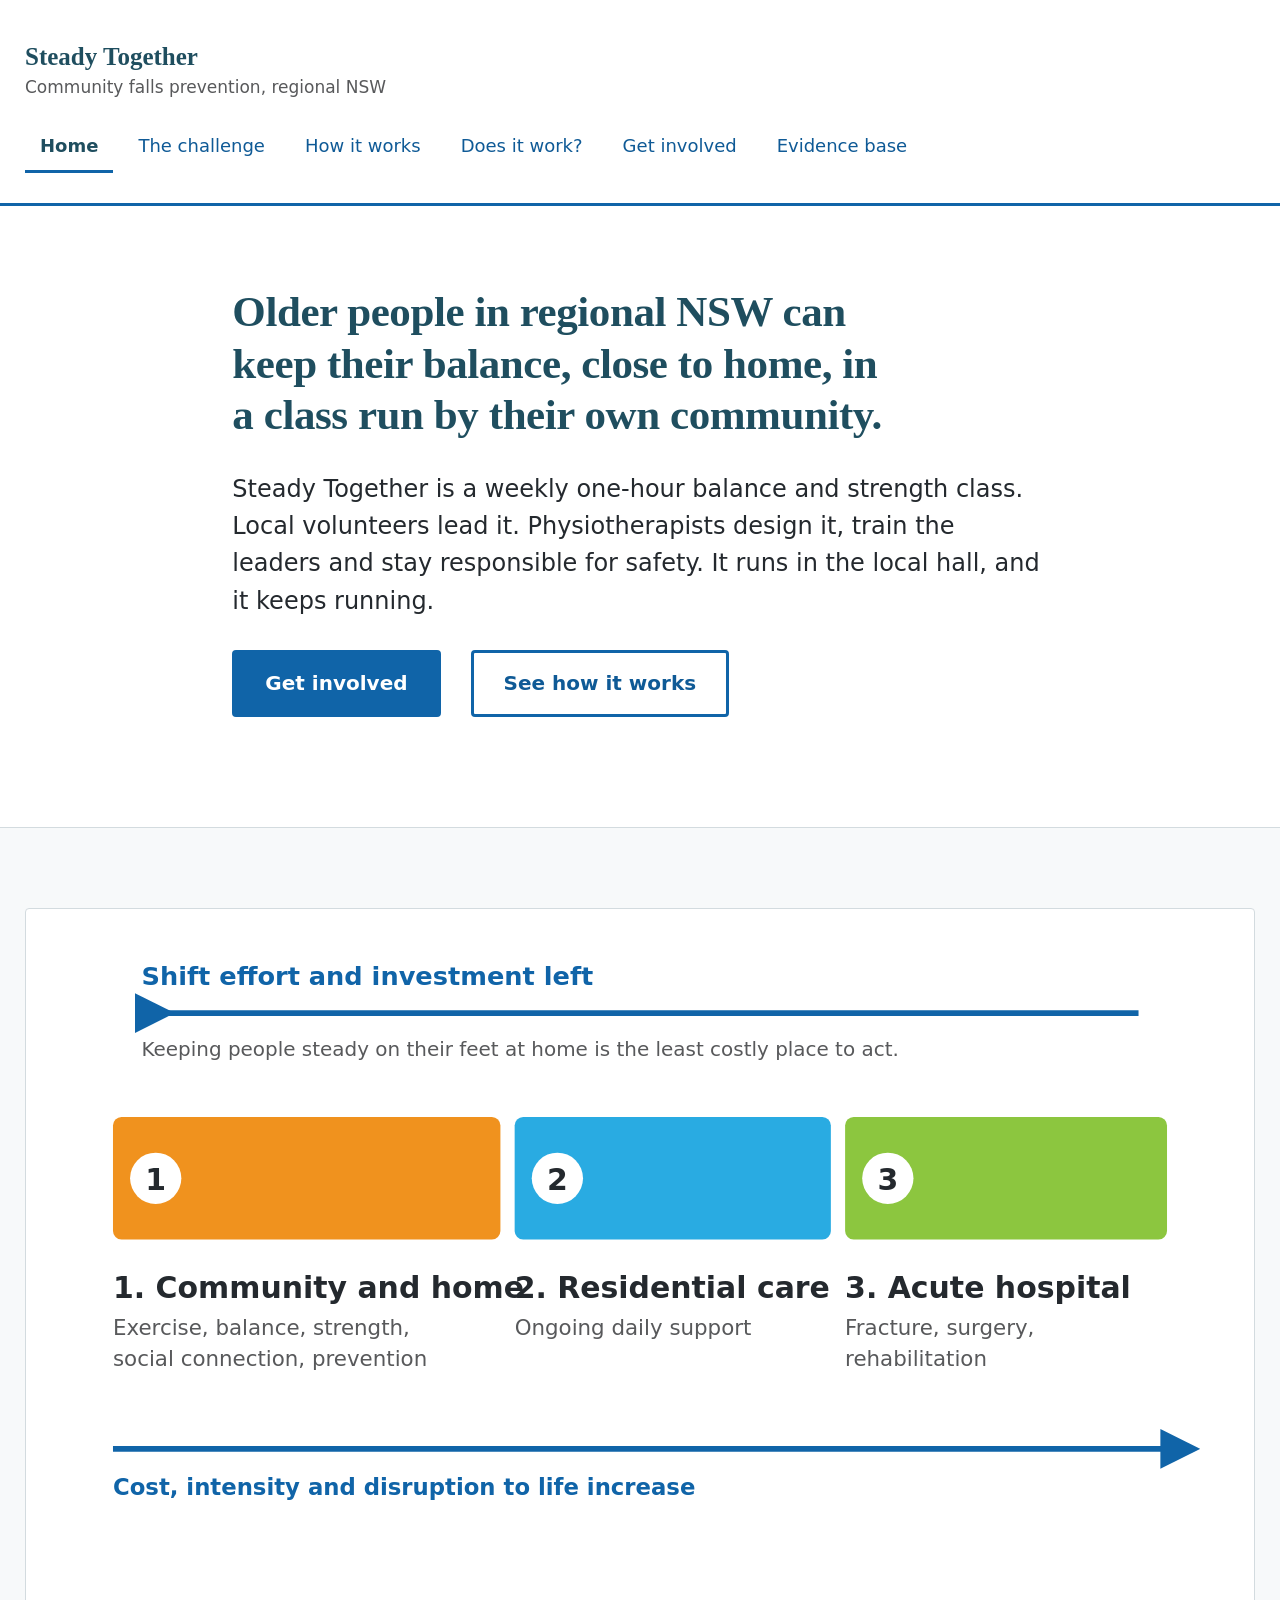
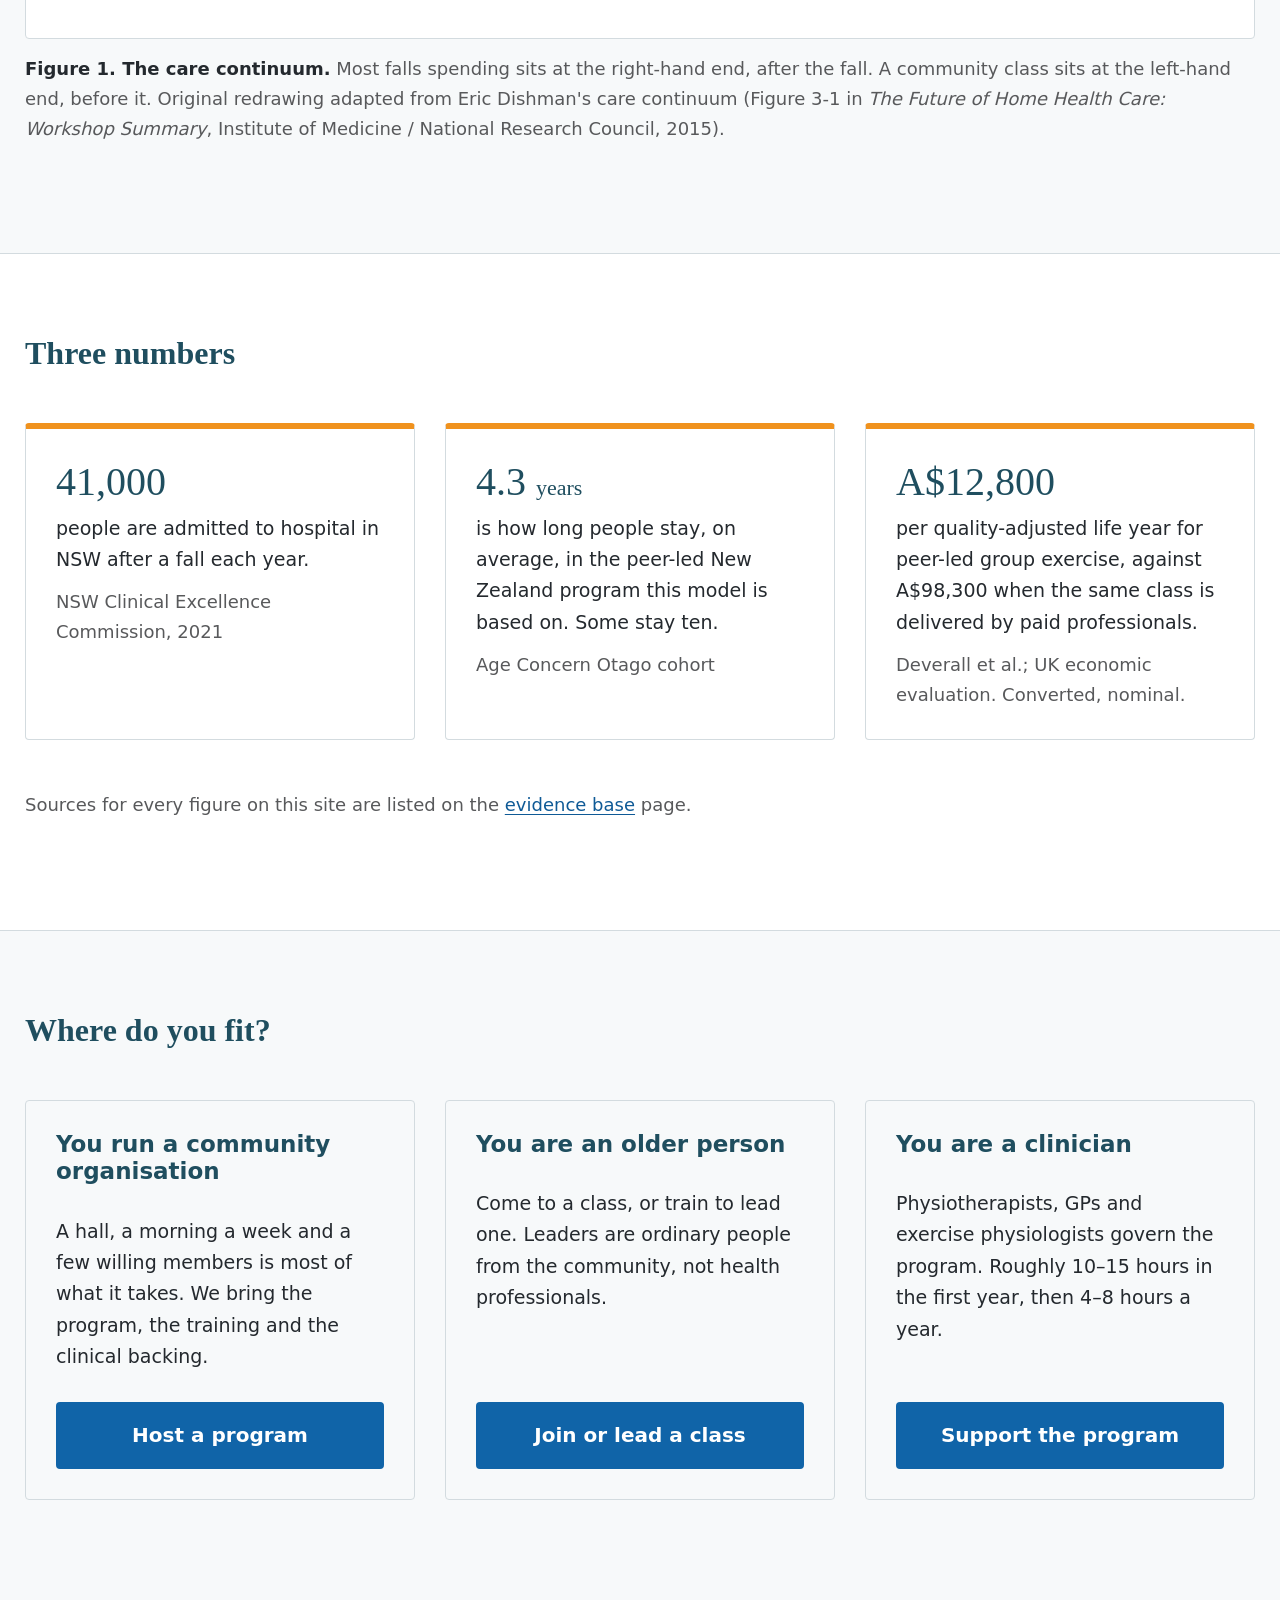
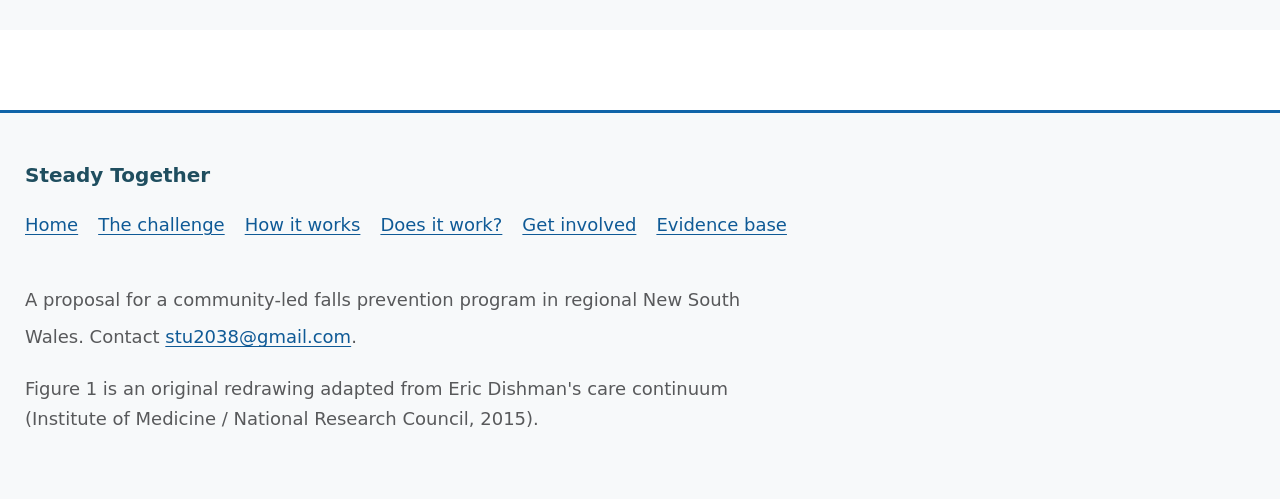
==== index.html @ bac0d20b "Add community falls prevention website Six-page static site supporting the grant application: landin" ====
<!DOCTYPE html>
<html lang="en-AU">
<head>
<meta charset="utf-8">
<meta name="viewport" content="width=device-width, initial-scale=1">
<title>Steady Together — community falls prevention in regional NSW</title>
<meta name="description" content="A weekly, volunteer-led balance and strength class for older people in regional NSW, designed with physiotherapists and run by the community.">
<meta property="og:type" content="website">
<meta property="og:title" content="Steady Together — community falls prevention in regional NSW">
<meta property="og:description" content="A weekly, volunteer-led balance and strength class for older people in regional NSW, designed with physiotherapists and run by the community.">
<meta property="og:image" content="figure1-shift-left-continuum.svg">
<meta property="og:image:alt" content="The care continuum, from community and home through residential care to acute hospital, with an arrow showing effort shifting left.">
<link rel="stylesheet" href="styles.css">
</head>
<body>

<a class="skip-link" href="#main">Skip to main content</a>

<header class="site-header">
  <div class="site-header__inner">
    <a class="site-title" href="index.html">Steady Together
      <span class="site-title__sub">Community falls prevention, regional NSW</span></a>
    <nav class="site-nav" aria-label="Main">
      <ul>
        <li><a href="index.html" aria-current="page">Home</a></li>
        <li><a href="problem.html">The challenge</a></li>
        <li><a href="how-it-works.html">How it works</a></li>
        <li><a href="evidence.html">Does it work?</a></li>
        <li><a href="involved.html">Get involved</a></li>
        <li><a href="paper.html">Evidence base</a></li>
      </ul>
    </nav>
  </div>
</header>

<main id="main">

  <section class="band">
    <div class="wrap">
      <h1>Older people in regional NSW can keep their balance, close to home, in a class run by their own community.</h1>
      <p class="lede">Steady Together is a weekly one-hour balance and strength class. Local
        volunteers lead it. Physiotherapists design it, train the leaders and stay
        responsible for safety. It runs in the local hall, and it keeps running.</p>
      <div class="btn-row">
        <a class="btn" href="involved.html">Get involved</a>
        <a class="btn btn--secondary" href="how-it-works.html">See how it works</a>
      </div>
    </div>
  </section>

  <section class="band band--tint">
    <div class="wrap wrap--wide">
      <figure>
        <div class="figure-frame" tabindex="0" role="group" aria-label="Figure 1, the care continuum">
          <svg xmlns="http://www.w3.org/2000/svg" viewBox="0 0 820 470" role="img"
               class="dia" aria-labelledby="fig1-title fig1-desc"
               font-family="system-ui, sans-serif">
            <title id="fig1-title">The care continuum, and the case for shifting left</title>
            <desc id="fig1-desc">A horizontal continuum in three bands. On the left,
              community and home: prevention, exercise and social connection. In the
              middle, residential aged care: ongoing daily support. On the right, acute
              hospital care: fracture, surgery and rehabilitation. Cost and intensity of
              care rise from left to right. An arrow above the bands points leftward,
              showing that effort and investment moved earlier in the continuum keep
              people out of the more intensive settings on the right.</desc>

            <defs>
              <marker id="fig1-arrow-left" viewBox="0 0 12 12" refX="10" refY="6"
                      markerWidth="7" markerHeight="7" orient="auto-start-reverse">
                <path class="head" d="M 12 0 L 0 6 L 12 12 z" fill="#1064A8"/>
              </marker>
              <marker id="fig1-arrow-right" viewBox="0 0 12 12" refX="2" refY="6"
                      markerWidth="7" markerHeight="7" orient="auto">
                <path class="head" d="M 0 0 L 12 6 L 0 12 z" fill="#1064A8"/>
              </marker>
            </defs>

            <line class="stroke" x1="760" y1="52" x2="60" y2="52" stroke="#1064A8"
                  stroke-width="4" marker-end="url(#fig1-arrow-left)"/>
            <text class="t-lead" x="60" y="32" font-size="18" font-weight="700"
                  fill="#1064A8">Shift effort and investment left</text>
            <text class="t-note" x="60" y="82" font-size="14" fill="#58595B">Keeping people
              steady on their feet at home is the least costly place to act.</text>

            <rect class="band-1" x="40"  y="125" width="272" height="86" rx="6" fill="#F0921E"/>
            <rect class="band-2" x="322" y="125" width="222" height="86" rx="6" fill="#29ABE2"/>
            <rect class="band-3" x="554" y="125" width="226" height="86" rx="6" fill="#8CC63F"/>

            <circle class="disc" cx="70"  cy="168" r="18" fill="#FFFFFF"/>
            <circle class="disc" cx="352" cy="168" r="18" fill="#FFFFFF"/>
            <circle class="disc" cx="584" cy="168" r="18" fill="#FFFFFF"/>
            <g class="t-label" font-size="21" font-weight="700" fill="#24292E" text-anchor="middle">
              <text x="70"  y="176">1</text>
              <text x="352" y="176">2</text>
              <text x="584" y="176">3</text>
            </g>

            <g class="t-label" font-size="21" font-weight="700" fill="#24292E">
              <text x="40"  y="252">1. Community and home</text>
              <text x="322" y="252">2. Residential care</text>
              <text x="554" y="252">3. Acute hospital</text>
            </g>
            <g class="t-sub" font-size="15" fill="#58595B">
              <text x="40"  y="278">Exercise, balance, strength,</text>
              <text x="40"  y="300">social connection, prevention</text>
              <text x="322" y="278">Ongoing daily support</text>
              <text x="554" y="278">Fracture, surgery,</text>
              <text x="554" y="300">rehabilitation</text>
            </g>

            <line class="stroke" x1="40" y1="358" x2="780" y2="358" stroke="#1064A8"
                  stroke-width="4" marker-end="url(#fig1-arrow-right)"/>
            <text class="t-axis" x="40" y="390" font-size="16" font-weight="600"
                  fill="#1064A8">Cost, intensity and disruption to life increase</text>
          </svg>
        </div>
        <p class="scroll-hint">This diagram scrolls sideways on a small screen. The text below says the same thing.</p>
        <figcaption>
          <b>Figure 1. The care continuum.</b> Most falls spending sits at the right-hand
          end, after the fall. A community class sits at the left-hand end, before it.
          Original redrawing adapted from Eric Dishman's care continuum (Figure 3-1 in
          <cite>The Future of Home Health Care: Workshop Summary</cite>, Institute of
          Medicine / National Research Council, 2015).
        </figcaption>
      </figure>
    </div>
  </section>

  <section class="band">
    <div class="wrap wrap--wide">
      <h2>Three numbers</h2>
      <ul class="figures">
        <li>
          <span class="stat">41,000</span>
          <p>people are admitted to hospital in NSW after a fall each year.</p>
          <span class="source">NSW Clinical Excellence Commission, 2021</span>
        </li>
        <li>
          <span class="stat">4.3 <span class="stat-unit">years</span></span>
          <p>is how long people stay, on average, in the peer-led New Zealand program this
            model is based on. Some stay ten.</p>
          <span class="source">Age Concern Otago cohort</span>
        </li>
        <li>
          <span class="stat">A$12,800</span>
          <p>per quality-adjusted life year for peer-led group exercise, against A$98,300
            when the same class is delivered by paid professionals.</p>
          <span class="source">Deverall et al.; UK economic evaluation. Converted, nominal.</span>
        </li>
      </ul>
      <p class="note">Sources for every figure on this site are listed on the
        <a href="paper.html">evidence base</a> page.</p>
    </div>
  </section>

  <section class="band band--tint">
    <div class="wrap wrap--wide">
      <h2>Where do you fit?</h2>
      <ul class="paths">
        <li class="card">
          <h3>You run a community organisation</h3>
          <p>A hall, a morning a week and a few willing members is most of what it takes.
            We bring the program, the training and the clinical backing.</p>
          <a class="btn" href="involved.html#host">Host a program</a>
        </li>
        <li class="card">
          <h3>You are an older person</h3>
          <p>Come to a class, or train to lead one. Leaders are ordinary people from the
            community, not health professionals.</p>
          <a class="btn" href="involved.html#leader">Join or lead a class</a>
        </li>
        <li class="card">
          <h3>You are a clinician</h3>
          <p>Physiotherapists, GPs and exercise physiologists govern the program. Roughly
            10&ndash;15 hours in the first year, then 4&ndash;8 hours a year.</p>
          <a class="btn" href="involved.html#clinician">Support the program</a>
        </li>
      </ul>
    </div>
  </section>

</main>

<footer class="site-footer">
  <div class="wrap wrap--wide">
    <h2>Steady Together</h2>
    <nav aria-label="Footer">
      <ul>
        <li><a href="index.html">Home</a></li>
        <li><a href="problem.html">The challenge</a></li>
        <li><a href="how-it-works.html">How it works</a></li>
        <li><a href="evidence.html">Does it work?</a></li>
        <li><a href="involved.html">Get involved</a></li>
        <li><a href="paper.html">Evidence base</a></li>
      </ul>
    </nav>
    <p>A proposal for a community-led falls prevention program in regional New South Wales.
      Contact <a href="mailto:stu2038@gmail.com">stu2038@gmail.com</a>.</p>
    <p>Figure 1 is an original redrawing adapted from Eric Dishman's care continuum
      (Institute of Medicine / National Research Council, 2015).</p>
  </div>
</footer>

</body>
</html>
---- styles.css ----
/* ==========================================================================
   Steady Together — shared stylesheet
   Plain CSS. No build step. Edit directly.
   Sections: 1 Tokens · 2 Reset · 3 Typography · 4 Layout · 5 Header/nav
             6 Footer · 7 Components · 8 Figures · 9 Print
   ========================================================================== */

/* 1. Tokens ---------------------------------------------------------------- */

:root {
  /* Palette, inherited from the continuum figure */
  --amber:      #F0921E;  /* community & home / the left of the continuum */
  --blue:       #29ABE2;  /* residential care */
  --green:      #8CC63F;  /* acute care */
  --deep-blue:  #1064A8;  /* axis arrows, primary accent */
  --heading:    #1F4E5F;  /* headings */
  --ink:        #24292E;  /* body text */
  --muted:      #58595B;  /* secondary text — do not go lighter */
  --paper:      #FFFFFF;
  --tint:       #F7F9FA;  /* section backgrounds */

  /* Derived. --rule is used for borders only, never for text. */
  --rule:       #D3DBDF;
  --rule-firm:  #A9B6BC;
  --link:       #0F5A96;  /* deep-blue, darkened for 4.5:1 body-text contrast */
  --link-visited: #6B3E8F;

  --font-sans: system-ui, -apple-system, "Segoe UI", Roboto, "Helvetica Neue",
               Arial, sans-serif;
  --font-serif: "Iowan Old Style", "Palatino Linotype", Palatino, Palladio,
                "Book Antiqua", Georgia, serif;

  --measure: 68ch;      /* prose line length */
  --wide:    64rem;     /* figures, card grids */
  --gutter:  1.25rem;

  --space-s:  0.75rem;
  --space-m:  1.5rem;
  --space-l:  2.5rem;
  --space-xl: 4rem;
}

/* 2. Reset ----------------------------------------------------------------- */

*, *::before, *::after { box-sizing: border-box; }

html {
  font-size: 125%;          /* 20px base at default browser settings */
  -webkit-text-size-adjust: 100%;
  scroll-behavior: smooth;
}

body {
  margin: 0;
  background: var(--paper);
  color: var(--ink);
  font-family: var(--font-sans);
  font-size: 1rem;
  line-height: 1.65;
  overflow-wrap: break-word;
}

img, svg { max-width: 100%; height: auto; }

@media (prefers-reduced-motion: reduce) {
  html { scroll-behavior: auto; }
  *, *::before, *::after {
    animation-duration: 0.01ms !important;
    animation-iteration-count: 1 !important;
    transition-duration: 0.01ms !important;
  }
}

/* 3. Typography ------------------------------------------------------------ */

h1, h2, h3, h4 {
  font-family: var(--font-serif);
  color: var(--heading);
  line-height: 1.2;
  margin: 0 0 var(--space-m);
  text-wrap: balance;
}

h1 { font-size: 2.15rem; letter-spacing: -0.01em; }
h2 { font-size: 1.6rem;  margin-top: var(--space-xl); }
h3 { font-size: 1.2rem;  margin-top: var(--space-l); font-family: var(--font-sans); }

h2 + h3, h1 + h2 { margin-top: var(--space-l); }

p, ul, ol, dl, blockquote, figure, table { margin: 0 0 var(--space-m); }

ul, ol { padding-left: 1.4em; }
li { margin-bottom: 0.5em; }
li > ul, li > ol { margin-top: 0.5em; }

strong { font-weight: 700; }

a {
  color: var(--link);
  text-decoration-thickness: 0.08em;
  text-underline-offset: 0.18em;
}
a:visited { color: var(--link-visited); }
a:hover   { text-decoration-thickness: 0.16em; }

:focus-visible {
  outline: 3px solid var(--deep-blue);
  outline-offset: 3px;
  border-radius: 2px;
}
/* Fallback for browsers without :focus-visible support. Do not remove. */
:focus { outline: 3px solid var(--deep-blue); outline-offset: 3px; }
:focus:not(:focus-visible) { outline: none; }

.lede {
  font-size: 1.2rem;
  line-height: 1.55;
  color: var(--ink);
}

.note {
  font-size: 0.9rem;
  color: var(--muted);
}

abbr[title] { text-decoration: underline dotted; cursor: help; }

/* 4. Layout ---------------------------------------------------------------- */

.skip-link {
  position: absolute;
  left: var(--gutter);
  top: 0;
  transform: translateY(-120%);
  z-index: 20;
  background: var(--paper);
  color: var(--link);
  border: 3px solid var(--deep-blue);
  padding: 0.75rem 1.25rem;
  font-weight: 700;
  text-decoration: none;
}
.skip-link:focus { transform: translateY(0.5rem); }

main { display: block; }

.wrap {
  width: 100%;
  max-width: var(--measure);
  margin-inline: auto;
  padding-inline: var(--gutter);
}

.wrap--wide { max-width: var(--wide); }

/* Constrains prose to a comfortable measure inside a wide wrapper. */
.prose { max-width: var(--measure); }
.prose > :first-child { margin-top: 0; }

.band {
  padding-block: var(--space-xl);
  border-top: 1px solid var(--rule);
}
.band:first-of-type { border-top: 0; }
.band--tint { background: var(--tint); }

.band > .wrap > :first-child,
.band > .wrap--wide > :first-child { margin-top: 0; }

/* 5. Header and navigation ------------------------------------------------- */

.site-header {
  border-bottom: 3px solid var(--deep-blue);
  background: var(--paper);
}

.site-header__inner {
  max-width: var(--wide);
  margin-inline: auto;
  padding: var(--space-m) var(--gutter);
  display: flex;
  flex-wrap: wrap;
  gap: var(--space-s) var(--space-m);
  align-items: baseline;
  justify-content: space-between;
}

.site-title {
  font-family: var(--font-serif);
  font-size: 1.25rem;
  font-weight: 700;
  color: var(--heading);
  text-decoration: none;
  display: inline-block;
  padding: 0.4rem 0;
  min-height: 44px;
  line-height: 1.5;
}
.site-title:visited { color: var(--heading); }
.site-title .site-title__sub {
  display: block;
  font-family: var(--font-sans);
  font-size: 0.85rem;
  font-weight: 400;
  color: var(--muted);
  line-height: 1.3;
}

/* Always-visible navigation. No hamburger, at any width. */
.site-nav ul {
  list-style: none;
  margin: 0;
  padding: 0;
  display: flex;
  flex-wrap: wrap;
  gap: 0.25rem 0.5rem;
}
.site-nav li { margin: 0; }

.site-nav a {
  display: flex;
  align-items: center;
  min-height: 44px;
  padding: 0.5rem 0.75rem;
  color: var(--link);
  text-decoration: none;
  border-bottom: 3px solid transparent;
  font-size: 0.9rem;
}
.site-nav a:visited { color: var(--link); }
.site-nav a:hover { text-decoration: underline; text-underline-offset: 0.2em; }

/* Current page is marked by weight and rule, not colour alone. */
.site-nav a[aria-current="page"] {
  color: var(--heading);
  font-weight: 700;
  border-bottom-color: var(--deep-blue);
}

/* 6. Footer ---------------------------------------------------------------- */

.site-footer {
  margin-top: var(--space-xl);
  border-top: 3px solid var(--deep-blue);
  background: var(--tint);
  padding-block: var(--space-l);
  font-size: 0.9rem;
}
.site-footer .wrap--wide > * { margin-bottom: var(--space-s); }
.site-footer h2 {
  font-size: 1rem;
  font-family: var(--font-sans);
  margin: 0 0 var(--space-s);
}
.site-footer ul {
  list-style: none;
  padding: 0;
  display: flex;
  flex-wrap: wrap;
  gap: 0.25rem 1rem;
}
.site-footer a {
  display: inline-flex;
  align-items: center;
  min-height: 44px;
}
.site-footer p { color: var(--muted); max-width: var(--measure); }

/* 7. Components ------------------------------------------------------------ */

/* 7.1 Buttons */
.btn {
  display: inline-flex;
  align-items: center;
  justify-content: center;
  min-height: 52px;
  padding: 0.7rem 1.5rem;
  background: var(--deep-blue);
  color: var(--paper);
  font-weight: 700;
  font-size: 1rem;
  text-decoration: none;
  border: 3px solid var(--deep-blue);
  border-radius: 4px;
}
.btn:visited { color: var(--paper); }
.btn:hover { background: #0B4F86; border-color: #0B4F86; text-decoration: underline; }

.btn--secondary {
  background: var(--paper);
  color: var(--link);
}
.btn--secondary:visited { color: var(--link); }
.btn--secondary:hover { background: var(--tint); color: var(--link); }

.btn-row {
  display: flex;
  flex-wrap: wrap;
  gap: var(--space-s) var(--space-m);
  margin-bottom: var(--space-m);
}

/* 7.2 Headline figures */
.figures {
  list-style: none;
  padding: 0;
  margin: var(--space-l) 0;
  display: grid;
  gap: var(--space-m);
}
@media (min-width: 48rem) {
  .figures { grid-template-columns: repeat(3, 1fr); }
}

.figures li {
  margin: 0;
  padding: var(--space-m);
  background: var(--paper);
  border: 1px solid var(--rule);
  border-top: 6px solid var(--amber);
  border-radius: 4px;
}
.figures .stat {
  display: block;
  font-family: var(--font-serif);
  font-size: 2rem;
  line-height: 1.15;
  color: var(--heading);
  margin-bottom: 0.4rem;
}
.figures .stat-unit { font-size: 1.1rem; }
.figures p { margin: 0; font-size: 0.95rem; }
.figures .source { display: block; margin-top: 0.6rem; color: var(--muted); font-size: 0.9rem; }

/* 7.3 Path cards — the three audiences */
.paths {
  list-style: none;
  padding: 0;
  margin: var(--space-l) 0;
  display: grid;
  gap: var(--space-m);
}
@media (min-width: 48rem) {
  .paths { grid-template-columns: repeat(3, 1fr); }
}

.card {
  margin: 0;
  padding: var(--space-m);
  background: var(--tint);
  border: 1px solid var(--rule);
  border-radius: 4px;
  display: flex;
  flex-direction: column;
}
.card h2, .card h3 { margin-top: 0; font-size: 1.15rem; font-family: var(--font-sans); }
.card p { font-size: 0.95rem; }
.card > :last-child { margin-bottom: 0; margin-top: auto; }
.card .btn { width: 100%; }

/* 7.4 Callout */
.callout {
  margin: var(--space-l) 0;
  padding: var(--space-m);
  background: var(--tint);
  border-left: 6px solid var(--deep-blue);
  border-radius: 0 4px 4px 0;
}
.callout > :first-child { margin-top: 0; }
.callout > :last-child { margin-bottom: 0; }
.callout h2, .callout h3 { margin-top: 0; font-size: 1.1rem; font-family: var(--font-sans); }
.callout--caution { border-left-color: var(--amber); }

/* 7.5 Steps and definition lists */
.steps { counter-reset: step; list-style: none; padding: 0; }
.steps > li {
  position: relative;
  padding-left: 3.25rem;
  margin-bottom: var(--space-m);
  counter-increment: step;
}
.steps > li::before {
  content: counter(step);
  position: absolute;
  left: 0;
  top: 0;
  width: 2.4rem;
  height: 2.4rem;
  display: flex;
  align-items: center;
  justify-content: center;
  background: var(--deep-blue);
  color: var(--paper);
  font-weight: 700;
  border-radius: 50%;
}
.steps h3 { margin-top: 0; margin-bottom: 0.35rem; }

.facts dt { font-weight: 700; color: var(--heading); margin-top: var(--space-m); }
.facts dt:first-child { margin-top: 0; }
.facts dd { margin: 0.25rem 0 0; }

/* 7.6 Tables */
.table-scroll { overflow-x: auto; margin-bottom: var(--space-m); }
table { border-collapse: collapse; width: 100%; font-size: 0.9rem; }
caption { text-align: left; color: var(--muted); font-size: 0.9rem; padding-bottom: 0.5rem; }
th, td { text-align: left; padding: 0.65rem 0.75rem; border-bottom: 1px solid var(--rule); vertical-align: top; }
th { color: var(--heading); border-bottom: 2px solid var(--rule-firm); }

/* 7.7 Reference list */
.references { padding-left: 1.6em; font-size: 0.9rem; }
.references li { margin-bottom: var(--space-s); }

/* 8. Figures --------------------------------------------------------------- */

figure { margin-inline: 0; }

/* The diagrams carry small labels. Below about 680px the label text would drop under
   10px, so the frame scrolls sideways instead of shrinking further. tabindex="0" on the
   frame in the markup makes that scroll reachable by keyboard. The page itself never
   scrolls horizontally. */
.figure-frame {
  padding: var(--space-m);
  background: var(--paper);
  border: 1px solid var(--rule);
  border-radius: 4px;
  overflow-x: auto;
}
.figure-frame svg { display: block; width: 100%; min-width: 34rem; height: auto; }

.scroll-hint {
  display: none;
  margin-top: var(--space-s);
  font-size: 0.9rem;
  color: var(--muted);
}
@media (max-width: 44rem) {
  .scroll-hint { display: block; }
}

figcaption {
  margin-top: var(--space-s);
  font-size: 0.9rem;
  color: var(--muted);
}
figcaption b { color: var(--ink); }

/* 8.1 Inline diagrams.
   Every element below also carries an equivalent SVG presentation attribute, so the
   diagrams still render correctly with this stylesheet disabled. These rules exist so
   the diagrams follow the palette tokens when the stylesheet is present. */
.dia { font-family: var(--font-sans); }

.dia .band-1     { fill: var(--amber); }
.dia .band-2     { fill: var(--blue); }
.dia .band-3     { fill: var(--green); }
.dia .disc       { fill: var(--paper); }
.dia .box-accent { fill: var(--paper); stroke: var(--deep-blue); }

.dia .stroke     { stroke: var(--deep-blue); }
.dia .head       { fill: var(--deep-blue); }

.dia .t-label { font-size: 21px; font-weight: 700; fill: var(--ink); }
.dia .t-sub   { font-size: 15px; fill: var(--muted); }
.dia .t-axis  { font-size: 16px; font-weight: 600; fill: var(--deep-blue); }
.dia .t-lead  { font-size: 18px; font-weight: 700; fill: var(--deep-blue); }
.dia .t-note  { font-size: 14px; fill: var(--muted); }
.dia .t-tier  { font-size: 19px; font-weight: 700; fill: var(--heading); }
.dia .t-body  { font-size: 15px; fill: var(--ink); }

/* 9. Print ----------------------------------------------------------------- */

@media print {
  html { font-size: 100%; }
  .site-nav, .skip-link, .btn { display: none; }
  .band { padding-block: 1rem; }
  a::after { content: " (" attr(href) ")"; font-size: 0.8em; color: #000; }
  .card, .figures li, .figure-frame { break-inside: avoid; }
}
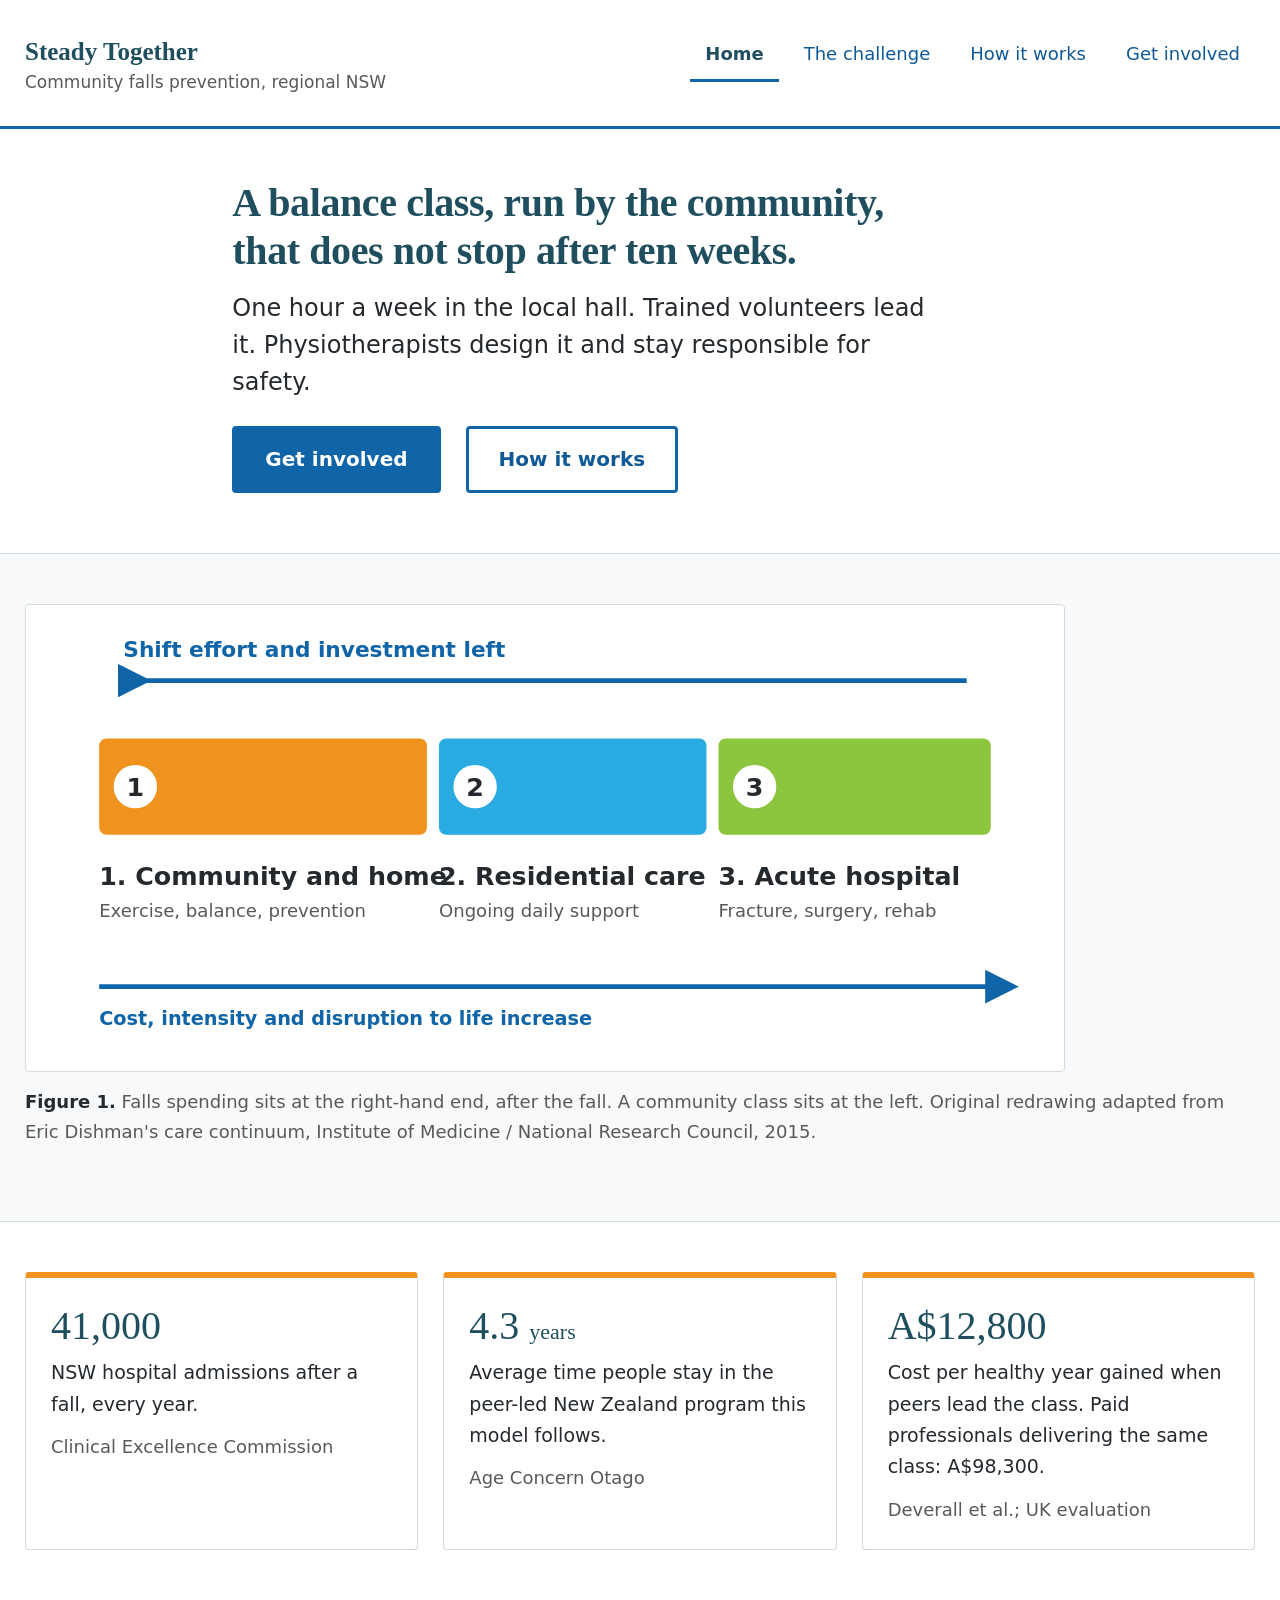
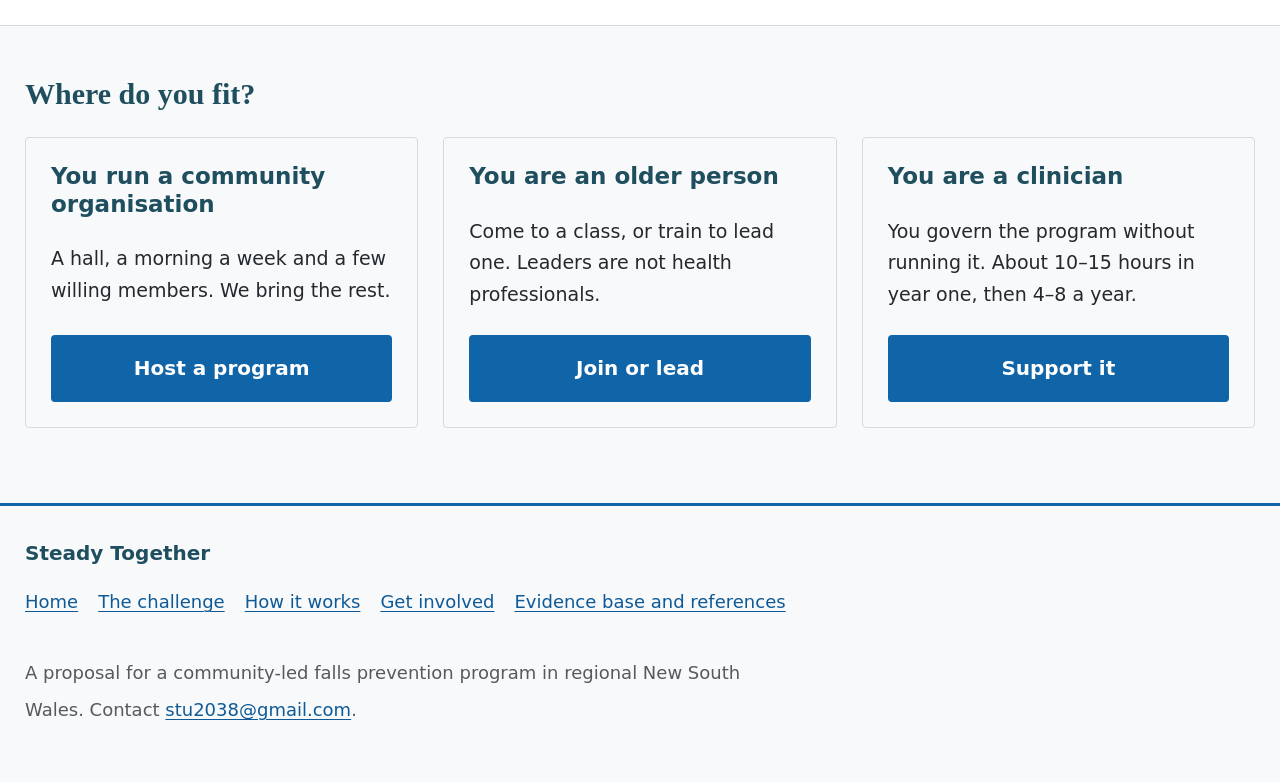
==== commit f34241d3: "Cut the site to half its length and reduce the menu to four tabs The site had drifted into being the" ====
--- a/index.html
+++ b/index.html
@@ -25,9 +25,7 @@
         <li><a href="index.html" aria-current="page">Home</a></li>
         <li><a href="problem.html">The challenge</a></li>
         <li><a href="how-it-works.html">How it works</a></li>
-        <li><a href="evidence.html">Does it work?</a></li>
         <li><a href="involved.html">Get involved</a></li>
-        <li><a href="paper.html">Evidence base</a></li>
       </ul>
     </nav>
   </div>
@@ -35,15 +33,14 @@
 
 <main id="main">
 
-  <section class="band">
+  <section class="band band--hero">
     <div class="wrap">
-      <h1>Older people in regional NSW can keep their balance, close to home, in a class run by their own community.</h1>
-      <p class="lede">Steady Together is a weekly one-hour balance and strength class. Local
-        volunteers lead it. Physiotherapists design it, train the leaders and stay
-        responsible for safety. It runs in the local hall, and it keeps running.</p>
+      <h1>A balance class, run by the community, that does not stop after ten weeks.</h1>
+      <p class="lede">One hour a week in the local hall. Trained volunteers lead it.
+        Physiotherapists design it and stay responsible for safety.</p>
       <div class="btn-row">
         <a class="btn" href="involved.html">Get involved</a>
-        <a class="btn btn--secondary" href="how-it-works.html">See how it works</a>
+        <a class="btn btn--secondary" href="how-it-works.html">How it works</a>
       </div>
     </div>
   </section>
@@ -52,17 +49,15 @@
     <div class="wrap wrap--wide">
       <figure>
         <div class="figure-frame" tabindex="0" role="group" aria-label="Figure 1, the care continuum">
-          <svg xmlns="http://www.w3.org/2000/svg" viewBox="0 0 820 470" role="img"
+          <svg xmlns="http://www.w3.org/2000/svg" viewBox="0 0 820 345" role="img"
                class="dia" aria-labelledby="fig1-title fig1-desc"
                font-family="system-ui, sans-serif">
             <title id="fig1-title">The care continuum, and the case for shifting left</title>
-            <desc id="fig1-desc">A horizontal continuum in three bands. On the left,
-              community and home: prevention, exercise and social connection. In the
-              middle, residential aged care: ongoing daily support. On the right, acute
-              hospital care: fracture, surgery and rehabilitation. Cost and intensity of
-              care rise from left to right. An arrow above the bands points leftward,
-              showing that effort and investment moved earlier in the continuum keep
-              people out of the more intensive settings on the right.</desc>
+            <desc id="fig1-desc">A continuum in three bands. On the left, community and
+              home: prevention and exercise. In the middle, residential aged care. On the
+              right, acute hospital care after a fracture. Cost and intensity rise from
+              left to right. An arrow above points leftward, showing that effort moved
+              earlier keeps people out of the settings on the right.</desc>
 
             <defs>
               <marker id="fig1-arrow-left" viewBox="0 0 12 12" refX="10" refY="6"
@@ -75,81 +70,71 @@
               </marker>
             </defs>
 
-            <line class="stroke" x1="760" y1="52" x2="60" y2="52" stroke="#1064A8"
+            <line class="stroke" x1="760" y1="42" x2="60" y2="42" stroke="#1064A8"
                   stroke-width="4" marker-end="url(#fig1-arrow-left)"/>
-            <text class="t-lead" x="60" y="32" font-size="18" font-weight="700"
+            <text class="t-lead" x="60" y="22" font-size="18" font-weight="700"
                   fill="#1064A8">Shift effort and investment left</text>
-            <text class="t-note" x="60" y="82" font-size="14" fill="#58595B">Keeping people
-              steady on their feet at home is the least costly place to act.</text>
 
-            <rect class="band-1" x="40"  y="125" width="272" height="86" rx="6" fill="#F0921E"/>
-            <rect class="band-2" x="322" y="125" width="222" height="86" rx="6" fill="#29ABE2"/>
-            <rect class="band-3" x="554" y="125" width="226" height="86" rx="6" fill="#8CC63F"/>
+            <rect class="band-1" x="40"  y="90" width="272" height="80" rx="6" fill="#F0921E"/>
+            <rect class="band-2" x="322" y="90" width="222" height="80" rx="6" fill="#29ABE2"/>
+            <rect class="band-3" x="554" y="90" width="226" height="80" rx="6" fill="#8CC63F"/>
 
-            <circle class="disc" cx="70"  cy="168" r="18" fill="#FFFFFF"/>
-            <circle class="disc" cx="352" cy="168" r="18" fill="#FFFFFF"/>
-            <circle class="disc" cx="584" cy="168" r="18" fill="#FFFFFF"/>
+            <circle class="disc" cx="70"  cy="130" r="18" fill="#FFFFFF"/>
+            <circle class="disc" cx="352" cy="130" r="18" fill="#FFFFFF"/>
+            <circle class="disc" cx="584" cy="130" r="18" fill="#FFFFFF"/>
             <g class="t-label" font-size="21" font-weight="700" fill="#24292E" text-anchor="middle">
-              <text x="70"  y="176">1</text>
-              <text x="352" y="176">2</text>
-              <text x="584" y="176">3</text>
+              <text x="70"  y="138">1</text>
+              <text x="352" y="138">2</text>
+              <text x="584" y="138">3</text>
             </g>
 
             <g class="t-label" font-size="21" font-weight="700" fill="#24292E">
-              <text x="40"  y="252">1. Community and home</text>
-              <text x="322" y="252">2. Residential care</text>
-              <text x="554" y="252">3. Acute hospital</text>
+              <text x="40"  y="212">1. Community and home</text>
+              <text x="322" y="212">2. Residential care</text>
+              <text x="554" y="212">3. Acute hospital</text>
             </g>
             <g class="t-sub" font-size="15" fill="#58595B">
-              <text x="40"  y="278">Exercise, balance, strength,</text>
-              <text x="40"  y="300">social connection, prevention</text>
-              <text x="322" y="278">Ongoing daily support</text>
-              <text x="554" y="278">Fracture, surgery,</text>
-              <text x="554" y="300">rehabilitation</text>
+              <text x="40"  y="238">Exercise, balance, prevention</text>
+              <text x="322" y="238">Ongoing daily support</text>
+              <text x="554" y="238">Fracture, surgery, rehab</text>
             </g>
 
-            <line class="stroke" x1="40" y1="358" x2="780" y2="358" stroke="#1064A8"
+            <line class="stroke" x1="40" y1="296" x2="780" y2="296" stroke="#1064A8"
                   stroke-width="4" marker-end="url(#fig1-arrow-right)"/>
-            <text class="t-axis" x="40" y="390" font-size="16" font-weight="600"
+            <text class="t-axis" x="40" y="328" font-size="16" font-weight="600"
                   fill="#1064A8">Cost, intensity and disruption to life increase</text>
           </svg>
         </div>
-        <p class="scroll-hint">This diagram scrolls sideways on a small screen. The text below says the same thing.</p>
-        <figcaption>
-          <b>Figure 1. The care continuum.</b> Most falls spending sits at the right-hand
-          end, after the fall. A community class sits at the left-hand end, before it.
-          Original redrawing adapted from Eric Dishman's care continuum (Figure 3-1 in
-          <cite>The Future of Home Health Care: Workshop Summary</cite>, Institute of
-          Medicine / National Research Council, 2015).
-        </figcaption>
+        <p class="scroll-hint">This diagram scrolls sideways on a small screen.</p>
+        <figcaption><b>Figure 1.</b> Falls spending sits at the right-hand end, after
+          the fall. A community class sits at the left. <span class="note">Original
+          redrawing adapted from Eric Dishman's care continuum, Institute of Medicine /
+          National Research Council, 2015.</span></figcaption>
       </figure>
     </div>
   </section>
 
   <section class="band">
     <div class="wrap wrap--wide">
-      <h2>Three numbers</h2>
       <ul class="figures">
         <li>
           <span class="stat">41,000</span>
-          <p>people are admitted to hospital in NSW after a fall each year.</p>
-          <span class="source">NSW Clinical Excellence Commission, 2021</span>
+          <p>NSW hospital admissions after a fall, every year.</p>
+          <span class="source">Clinical Excellence Commission</span>
         </li>
         <li>
           <span class="stat">4.3 <span class="stat-unit">years</span></span>
-          <p>is how long people stay, on average, in the peer-led New Zealand program this
-            model is based on. Some stay ten.</p>
-          <span class="source">Age Concern Otago cohort</span>
+          <p>Average time people stay in the peer-led New Zealand program this model
+            follows.</p>
+          <span class="source">Age Concern Otago</span>
         </li>
         <li>
           <span class="stat">A$12,800</span>
-          <p>per quality-adjusted life year for peer-led group exercise, against A$98,300
-            when the same class is delivered by paid professionals.</p>
-          <span class="source">Deverall et al.; UK economic evaluation. Converted, nominal.</span>
+          <p>Cost per healthy year gained when peers lead the class. Paid professionals
+            delivering the same class: A$98,300.</p>
+          <span class="source">Deverall et al.; UK evaluation</span>
         </li>
       </ul>
-      <p class="note">Sources for every figure on this site are listed on the
-        <a href="paper.html">evidence base</a> page.</p>
     </div>
   </section>
 
@@ -159,21 +144,20 @@
       <ul class="paths">
         <li class="card">
           <h3>You run a community organisation</h3>
-          <p>A hall, a morning a week and a few willing members is most of what it takes.
-            We bring the program, the training and the clinical backing.</p>
+          <p>A hall, a morning a week and a few willing members. We bring the rest.</p>
           <a class="btn" href="involved.html#host">Host a program</a>
         </li>
         <li class="card">
           <h3>You are an older person</h3>
-          <p>Come to a class, or train to lead one. Leaders are ordinary people from the
-            community, not health professionals.</p>
-          <a class="btn" href="involved.html#leader">Join or lead a class</a>
+          <p>Come to a class, or train to lead one. Leaders are not health
+            professionals.</p>
+          <a class="btn" href="involved.html#leader">Join or lead</a>
         </li>
         <li class="card">
           <h3>You are a clinician</h3>
-          <p>Physiotherapists, GPs and exercise physiologists govern the program. Roughly
-            10&ndash;15 hours in the first year, then 4&ndash;8 hours a year.</p>
-          <a class="btn" href="involved.html#clinician">Support the program</a>
+          <p>You govern the program without running it. About 10&ndash;15 hours in year
+            one, then 4&ndash;8 a year.</p>
+          <a class="btn" href="involved.html#clinician">Support it</a>
         </li>
       </ul>
     </div>
@@ -189,15 +173,12 @@
         <li><a href="index.html">Home</a></li>
         <li><a href="problem.html">The challenge</a></li>
         <li><a href="how-it-works.html">How it works</a></li>
-        <li><a href="evidence.html">Does it work?</a></li>
         <li><a href="involved.html">Get involved</a></li>
-        <li><a href="paper.html">Evidence base</a></li>
+        <li><a href="evidence.html">Evidence base and references</a></li>
       </ul>
     </nav>
-    <p>A proposal for a community-led falls prevention program in regional New South Wales.
-      Contact <a href="mailto:stu2038@gmail.com">stu2038@gmail.com</a>.</p>
-    <p>Figure 1 is an original redrawing adapted from Eric Dishman's care continuum
-      (Institute of Medicine / National Research Council, 2015).</p>
+    <p>A proposal for a community-led falls prevention program in regional New South
+      Wales. Contact <a href="mailto:stu2038@gmail.com">stu2038@gmail.com</a>.</p>
   </div>
 </footer>
 
--- a/styles.css
+++ b/styles.css
@@ -35,9 +35,9 @@
   --gutter:  1.25rem;
 
   --space-s:  0.75rem;
-  --space-m:  1.5rem;
-  --space-l:  2.5rem;
-  --space-xl: 4rem;
+  --space-m:  1.25rem;
+  --space-l:  1.75rem;
+  --space-xl: 2.5rem;
 }
 
 /* 2. Reset ----------------------------------------------------------------- */
@@ -81,9 +81,9 @@
   text-wrap: balance;
 }
 
-h1 { font-size: 2.15rem; letter-spacing: -0.01em; }
-h2 { font-size: 1.6rem;  margin-top: var(--space-xl); }
-h3 { font-size: 1.2rem;  margin-top: var(--space-l); font-family: var(--font-sans); }
+h1 { font-size: 2rem; letter-spacing: -0.01em; }
+h2 { font-size: 1.5rem;  margin-top: var(--space-l); }
+h3 { font-size: 1.15rem; margin-top: var(--space-m); font-family: var(--font-sans); }
 
 h2 + h3, h1 + h2 { margin-top: var(--space-l); }
 
@@ -166,6 +166,27 @@
 
 .band > .wrap > :first-child,
 .band > .wrap--wide > :first-child { margin-top: 0; }
+
+/* The first band on each page. Tighter below, so the content that follows sits
+   higher up the screen. */
+.band--hero { padding-bottom: var(--space-l); }
+.band--hero h1 { margin-bottom: var(--space-s); }
+.band--hero .lede { max-width: 46ch; }
+
+/* Two columns of short lists — "you provide" against "you receive". */
+.cols {
+  display: grid;
+  gap: var(--space-m) var(--space-l);
+  margin-bottom: var(--space-m);
+}
+@media (min-width: 48rem) {
+  .cols { grid-template-columns: 1fr 1fr; }
+}
+.cols > div > :first-child { margin-top: 0; }
+
+/* Denser list for scannable bullets. */
+.tight { padding-left: 1.2em; }
+.tight li { margin-bottom: 0.35em; }
 
 /* 5. Header and navigation ------------------------------------------------- */
 
@@ -240,7 +261,7 @@
 /* 6. Footer ---------------------------------------------------------------- */
 
 .site-footer {
-  margin-top: var(--space-xl);
+  margin-top: 0;
   border-top: 3px solid var(--deep-blue);
   background: var(--tint);
   padding-block: var(--space-l);
@@ -304,12 +325,13 @@
 .figures {
   list-style: none;
   padding: 0;
-  margin: var(--space-l) 0;
+  margin: var(--space-m) 0;
   display: grid;
   gap: var(--space-m);
 }
 @media (min-width: 48rem) {
   .figures { grid-template-columns: repeat(3, 1fr); }
+  .figures--pair { grid-template-columns: repeat(2, 1fr); max-width: 44rem; }
 }
 
 .figures li {
@@ -336,7 +358,7 @@
 .paths {
   list-style: none;
   padding: 0;
-  margin: var(--space-l) 0;
+  margin: var(--space-m) 0;
   display: grid;
   gap: var(--space-m);
 }
@@ -360,7 +382,7 @@
 
 /* 7.4 Callout */
 .callout {
-  margin: var(--space-l) 0;
+  margin: var(--space-m) 0;
   padding: var(--space-m);
   background: var(--tint);
   border-left: 6px solid var(--deep-blue);
@@ -376,7 +398,7 @@
 .steps > li {
   position: relative;
   padding-left: 3.25rem;
-  margin-bottom: var(--space-m);
+  margin-bottom: var(--space-s);
   counter-increment: step;
 }
 .steps > li::before {
@@ -400,6 +422,21 @@
 .facts dt:first-child { margin-top: 0; }
 .facts dd { margin: 0.25rem 0 0; }
 
+/* Definition list laid out as cards, so a set of short facts reads as a scannable
+   block rather than a column of prose. Each dt/dd pair is wrapped in a div. */
+.facts--grid { display: grid; gap: var(--space-s); }
+@media (min-width: 48rem) {
+  .facts--grid { grid-template-columns: repeat(2, 1fr); }
+}
+.facts--grid > div {
+  padding: var(--space-s) var(--space-m) var(--space-s) var(--space-s);
+  background: var(--paper);
+  border-left: 4px solid var(--amber);
+  border-radius: 0 4px 4px 0;
+}
+.facts--grid dt { margin-top: 0; }
+.band--tint .facts--grid > div { background: var(--paper); }
+
 /* 7.6 Tables */
 .table-scroll { overflow-x: auto; margin-bottom: var(--space-m); }
 table { border-collapse: collapse; width: 100%; font-size: 0.9rem; }
@@ -420,6 +457,7 @@
    frame in the markup makes that scroll reachable by keyboard. The page itself never
    scrolls horizontally. */
 .figure-frame {
+  max-width: 52rem;
   padding: var(--space-m);
   background: var(--paper);
   border: 1px solid var(--rule);
